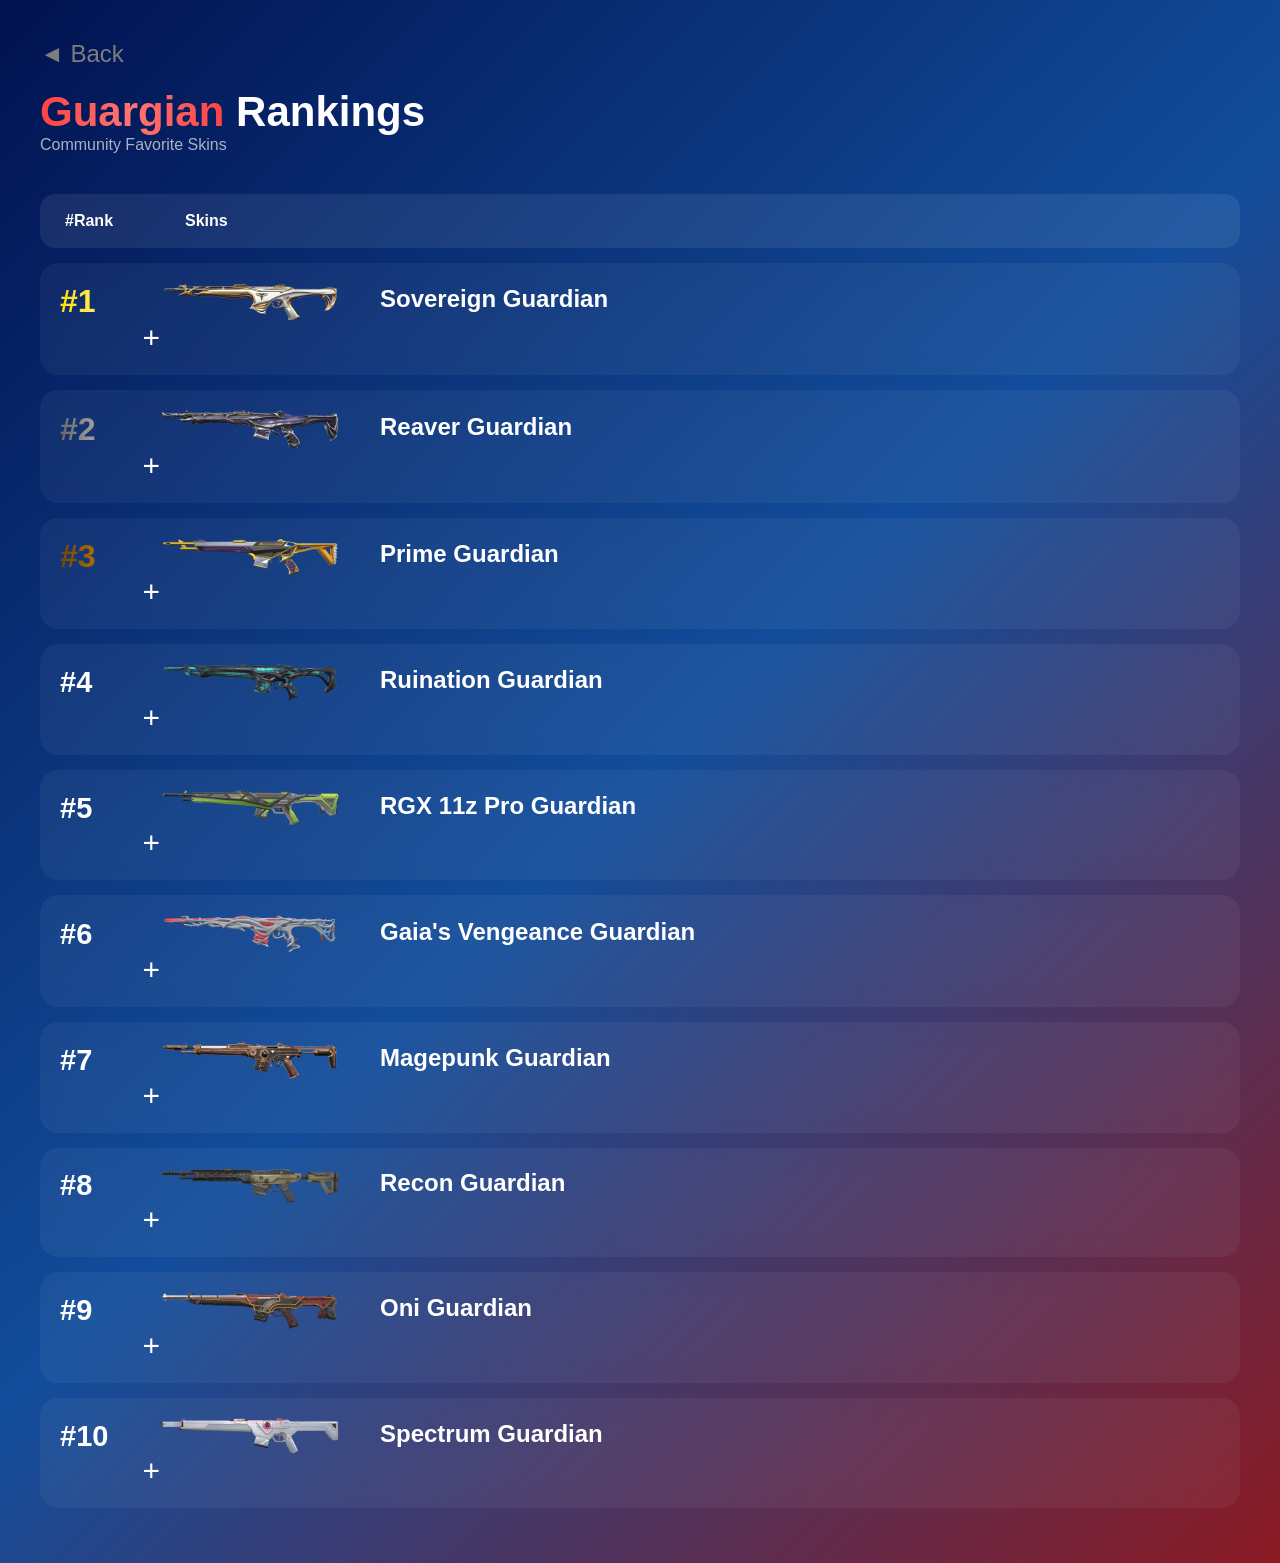
==== guardian.html @ 63cb2219 "added information and guardian, operator" ====
<!DOCTYPE html>
<html lang="en">
<head>
    <link rel="stylesheet" href="inner_page.css">
    <meta charset="UTF-8">
    <meta name="viewport" content="width=device-width, initial-scale=1.0">
    <title>Document</title>
</head>
<body>
    <header>
        <a href="index.html" class="back-btn">
            ◄ Back
        </a>

        <div class="title">
            <h1><span>Guargian</span> Rankings</h1>
            <p>Community Favorite Skins</p>
        </div>
    </header>

    <section class="ranking-container">

    <div class="table-header">
        <span>#Rank</span>
        <span>Skins</span>
    </div>
    <section class="rank-cards">
    <details class="rank-card">
        <summary>
            <div class="rank-number one">
                #1
            </div>
            <img src="./guardian_images/valorant-chroma-sovereign-guardian-full.webp" alt="Sovereign Guardian">
            <div class="skin-info">
                <h3>Sovereign Guardian</h3>
            </div>
        </summary>
        <div class="skin-detail">
            <h4>About</h4>
            <p>
                The Sovereign Guardian is known for its clean and elegant appearance. Featuring white, gold, and silver elements, it gives the weapon a divine and luxurious look. The bright visual effects and smooth audio make the skin feel refined and satisfying to use, especially for players who prefer a minimalist style.
            </p>
        </div>
    </details>

    <details class="rank-card">
        <summary>
            <div class="rank-number two">
                #2
            </div>
            <img src="./guardian_images/valorant-chroma-reaver-guardian-full.webp" alt="Reaver Guardian">
            <div class="skin-info">
                <h3>Reaver Guardian</h3>
            </div>
        </summary>
        <div class="skin-detail">
            <h4>About</h4>
            <p>
                The Reaver Guardian has a dark gothic style with glowing purple effects and a heavy, powerful sound. Its dramatic animations and strong visual identity make it one of the most iconic and popular Guardian skins.
            </p>
        </div>
    </details>

    <details class="rank-card">
        <summary>
            <div class="rank-number three">
                #3
            </div>
            <img src="./guardian_images/valorant-chroma-prime-guardian-full.webp" alt="Prime Guardian">
            <div class="skin-info">
                <h3>Prime Guardian</h3>
            </div>
        </summary>
        <div class="skin-detail">
            <h4>About</h4>
            <p>
                The Prime Guardian is a classic fan-favorite with a clean gold design and one of the most satisfying “laser-like” shooting sounds. It feels simple, crisp, and consistent, which is why many players still call it one of the best Guardian skins.
            </p>
        </div>
    </details>

    <details class="rank-card">
        <summary>
            <div class="rank-number">
                #4
            </div>
            <img src="./guardian_images/valorant-chroma-ruination-guardian-full.webp" alt="Ruination Guardian">
            <div class="skin-info">
                <h3>Ruination Guardian</h3>
            </div>
        </summary>
        <div class="skin-detail">
            <h4>About</h4>
            <p>
                The Ruination Guardian has a dark, corrupted design with glowing purple energy running through it. It feels powerful and aggressive, mainly because of its deep, heavy shooting sound and strong visual effects. Many players like it for making each shot feel impactful, especially when tapping for headshots.
            </p>
        </div>
    </details>

    <details class="rank-card">
        <summary>
            <div class="rank-number">
                #5
            </div>
            <img src="./guardian_images/valorant-chroma-rgx-11z-pro-guardian-full.webp" alt="RGX 11z Pro Guardian">
            <div class="skin-info">
                <h3>RGX 11z Pro Guardian</h3>
            </div>
        </summary>
        <div class="skin-detail">
            <h4>About</h4>
            <p>
                The RGX Guardian has a futuristic RGB design with customizable colors and sharp animations. It feels modern and competitive, with a very clean shooting experience and satisfying visual feedback.
            </p>
        </div>
    </details>

    <details class="rank-card">
        <summary>
            <div class="rank-number">
                #6
            </div>
            <img src="./guardian_images/valorant-chroma-gaia-s-vengeance-guardian-full.webp" alt="Gaia's Vengeance Guardian">
            <div class="skin-info">
                <h3>Gaia's Vengeance Guardian</h3>
            </div>
        </summary>
        <div class="skin-detail">
            <h4>About</h4>
            <p>
                Gaia's Vengeance Guardian features a nature-inspired design with wood textures and glowing energy. Its unique tree-growing finisher and smooth animations make it stand out as one of the most creative skins.
            </p>
        </div>
    </details>

    <details class="rank-card">
        <summary>
            <div class="rank-number">
                #7
            </div>
            <img src="./guardian_images/valorant-chroma-magepunk-guardian-full.webp" alt="Magepunk Guardian">
            <div class="skin-info">
                <h3>Magepunk Guardian</h3>
            </div>
        </summary>
        <div class="skin-detail">
            <h4>About</h4>
            <p>
                Magepunk combines steampunk machinery with electric energy, resulting in a chaotic but visually interesting design. The glowing coils, sparks, and mechanical details make it feel energetic and slightly chaotic in a fun way. It appeals to players who enjoy more experimental and animated skins without going too flashy like cyberpunk designs.
            </p>
        </div>
    </details>

    <details class="rank-card">
        <summary>
            <div class="rank-number">
                #8
            </div>
            <img src="./guardian_images/valorant-chroma-recon-guardian-full.webp" alt="Recon Guardian">
            <div class="skin-info">
                <h3>Recon Guardian</h3>
            </div>
        </summary>
        <div class="skin-detail">
            <h4>About</h4>
            <p>
                Recon is one of the simplest skins in the game, designed with a realistic military aesthetic and no flashy effects. It is extremely popular among competitive players because it provides a clean, distraction-free experience. The lack of visual noise makes it ideal for players who want pure focus on aiming and positioning.
            </p>
        </div>
    </details>

    <details class="rank-card">
        <summary>
            <div class="rank-number">
                #9
            </div>
            <img src="./guardian_images/valorant-chroma-oni-guardian-full.webp" alt="Oni Guardian">
            <div class="skin-info">
                <h3>Oni Guardian</h3>
            </div>
        </summary>
        <div class="skin-detail">
            <h4>About</h4>
            <p>
                 The Oni Guardian is inspired by Japanese demon mythology, featuring a red-and-black color scheme and a mask-like design. It has a strong cultural identity and a very bold visual presence in-game. Players often like it because it feels aggressive and stylish at the same time, with a distinct finish animation that enhances its personality.
            </p>
        </div>
    </details>

    <details class="rank-card">
        <summary>
            <div class="rank-number">
                #10
            </div>
            <img src="./guardian_images/valorant-chroma-spectrum-guardian-full.webp" alt="Spectrum Guardian">
            <div class="skin-info">
                <h3>Spectrum Guardian</h3>
            </div>
        </summary>
        <div class="skin-detail">
            <h4>About</h4>
            <p>
                The Spectrum Guardian is a clean, modern skin with colorful lighting and music-based effects from its collaboration with Zedd. It has smooth shooting sounds and a unique inspect animation that plays music, making it feel stylish and different. Players like it for its balanced mix of clean visuals and fun design.
            </p>
        </div>
    </details>
</section>
</section>
</body>
---- inner_page.css ----
*{
    margin:0;
    padding:0;
    box-sizing:border-box;
}

body{
    min-height:100vh;
    background: linear-gradient(135deg, #011250, #124d9b, #8b1a23);
    color:white;
    font-family:Arial,sans-serif;
    padding:40px;
}

header{
    max-width:1200px;
    margin:auto;
    margin-bottom:40px;
}

.title span{
    background-image: linear-gradient(to right, #ff4242, #ff7474, #ff4242);
    -webkit-background-clip: text;
    background-clip: text;
    color: transparent;
}

.back-btn{
    text-decoration:none;
    color:rgb(125, 125, 125);
    font-size:24px;
    transition:.2s;
}

.back-btn:hover{
    color: white;
}

.title{
    margin-top:20px;
}

.title h1{
    font-size:42px;
}

.title p{
    color:#a9b2c3;
}

.ranking-container{
    max-width:1200px;
    margin:auto;
}

.table-header{
    display:grid;
    grid-template-columns:120px 1fr 120px;
    padding:18px 25px;
    background:rgba(255,255,255,.08);
    border-radius:15px;
    margin-bottom:15px;
    font-weight:bold;
}

.rank-card{
    background:rgba(255,255,255,.05);
    backdrop-filter:blur(10px);
    border-radius:18px;
    margin-bottom:15px;
    overflow:hidden;
}

.rank-card summary{
    display:grid;
    grid-template-columns:100px 220px 1fr;
    align-items:center;
    padding:20px;
    cursor:pointer;
    list-style:none;
}

.rank-card summary:hover{
    background:rgba(255,255,255,.15);
}

.skin-detail{
    padding:20px 30px;
    border-top:1px solid rgba(255, 255, 255, 0.251);
    line-height:1.8;
    color:#d8d8d8;
}

.rank-card summary::after{
    content:"+";
    font-size:30px;
    margin-left:auto;
    transition:.3s;
}

.rank-card[open] summary::after{
    transform:rotate(45deg);
}

.rank-card:hover{
    transform:translateY(-4px);
    border:1px solid #ff4655;
}

.rank-number{
    font-size:29px;
    font-weight:bold;
}

.one{
    font-size:32px;
    background-image: linear-gradient(to right, #ffe100, #fff189, #ffe100);
    -webkit-background-clip: text;
    background-clip: text;
    color: transparent;
}

.two{
    font-size:32px;
    background-image: linear-gradient(to right, #686868, #b5b5b5, #686868);
    -webkit-background-clip: text;
    background-clip: text;
    color: transparent;
}

.three{
    font-size:32px;
    background-image: linear-gradient(to right, #704700, #c57d00, #704700);
    -webkit-background-clip: text;
    background-clip: text;
    color: transparent;
}

.rank-card img{
    width:180px;
}

.skin-info h3{
    font-size:24px;
    margin-bottom:5px;
}

.skin-info p{
    color:#9da6b8;
}

h4{
    font-size: 18.5px;
}
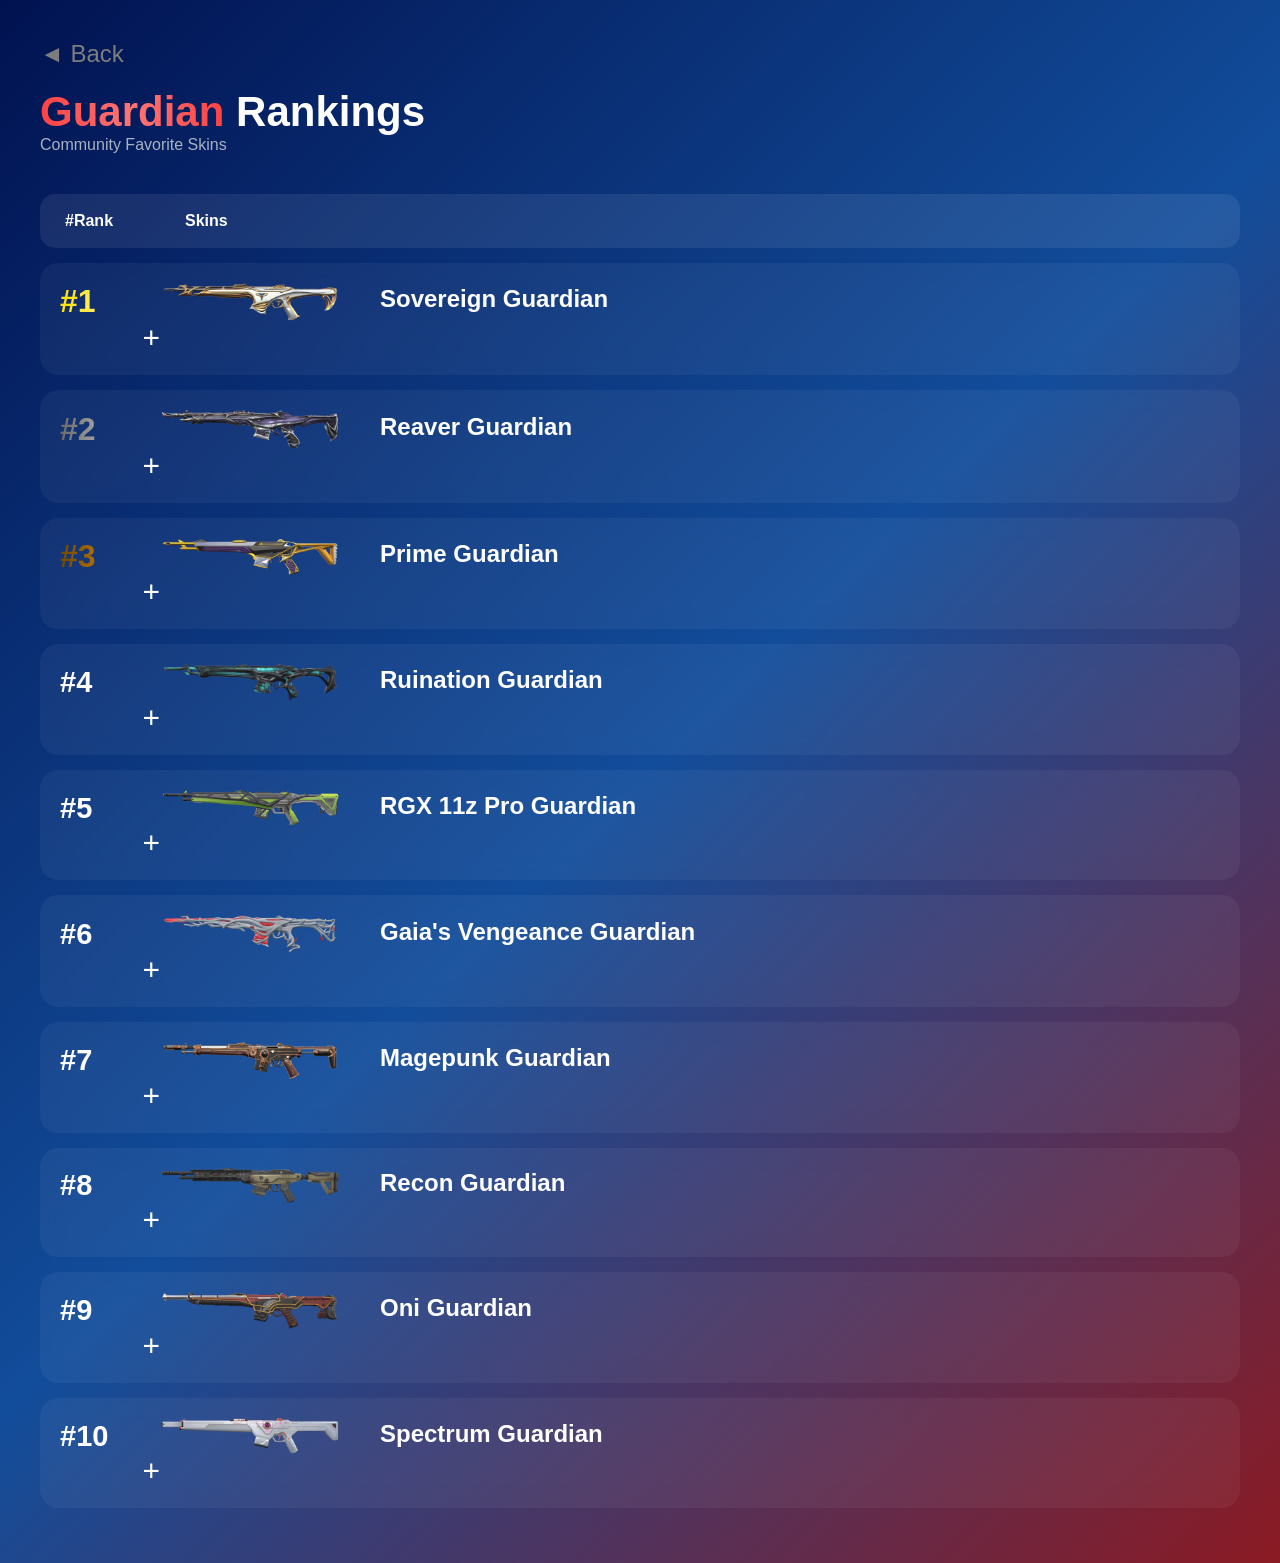
==== commit 04ffeb28: "“Guardian Rankings” is misspelled as “Guargian Rankings.”, and I fix it" ====
--- a/guardian.html
+++ b/guardian.html
@@ -13,7 +13,7 @@
         </a>
 
         <div class="title">
-            <h1><span>Guargian</span> Rankings</h1>
+            <h1><span>Guardian</span> Rankings</h1>
             <p>Community Favorite Skins</p>
         </div>
     </header>
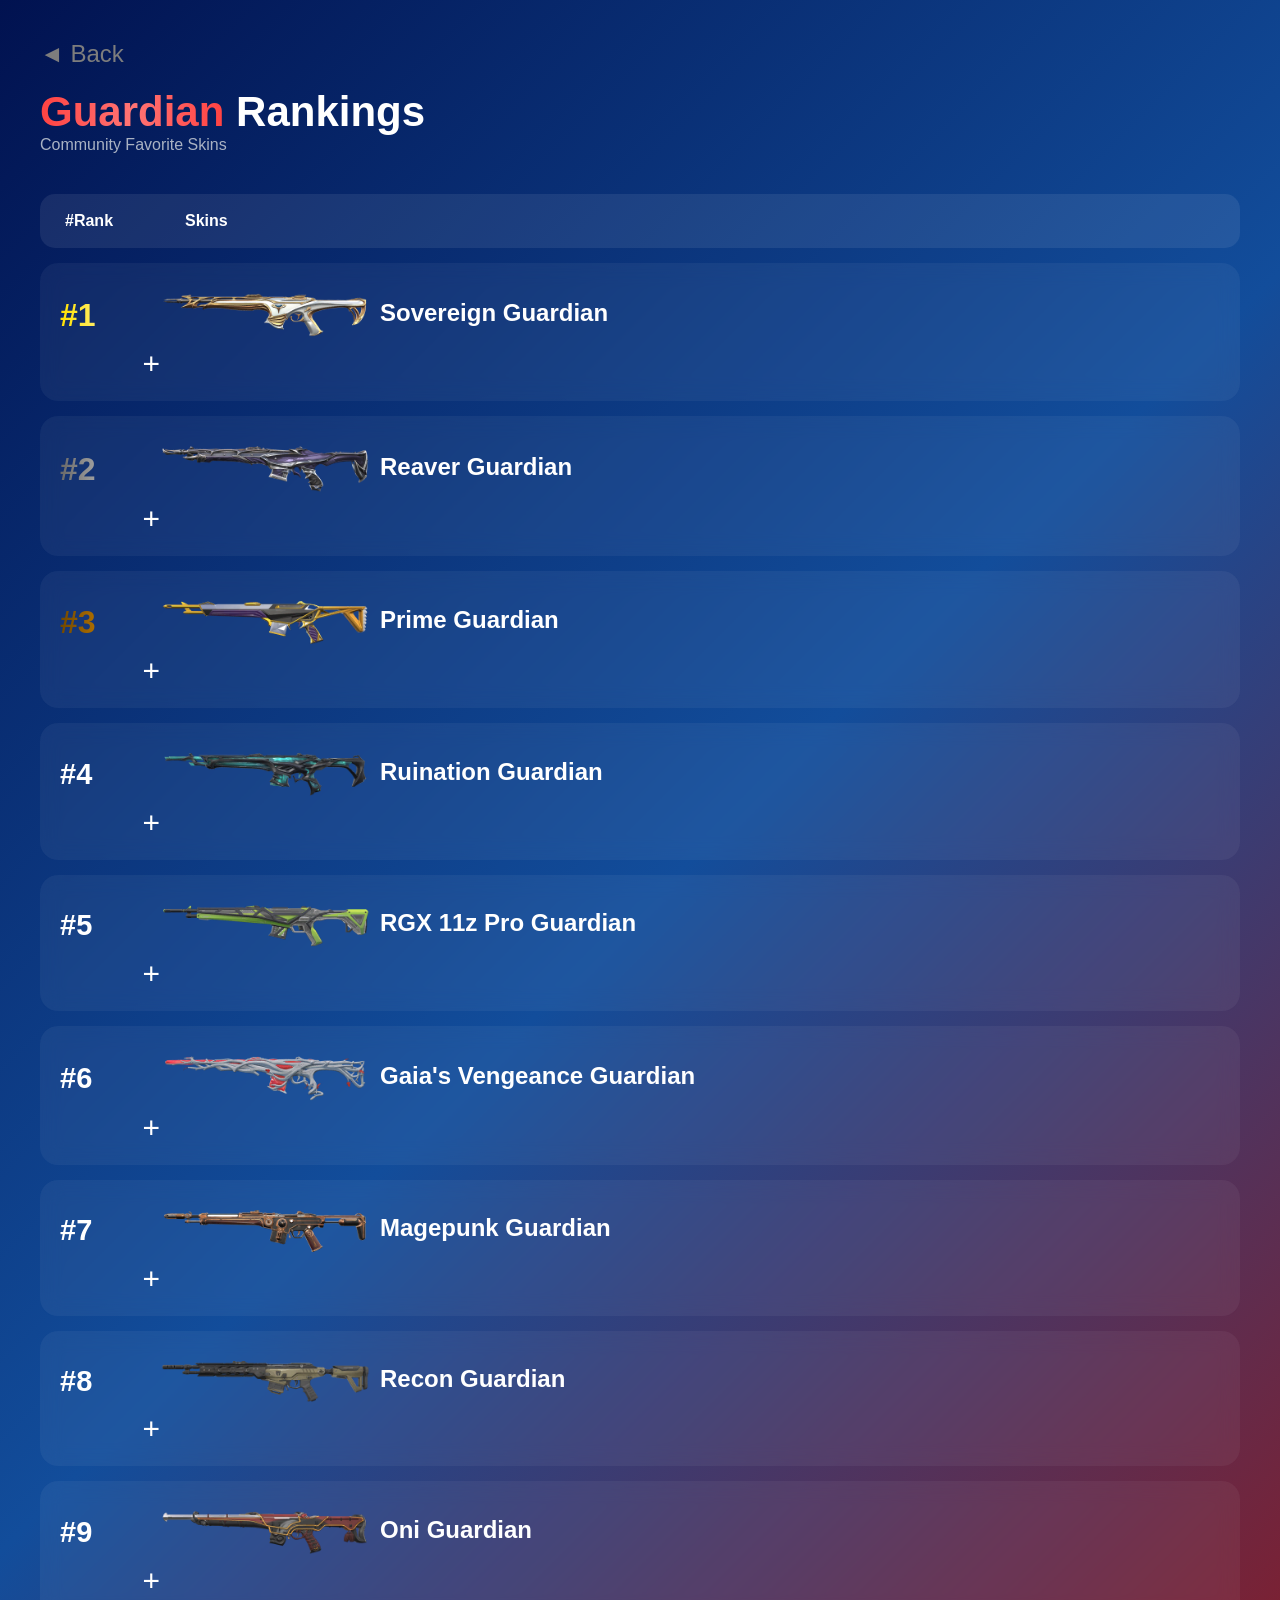
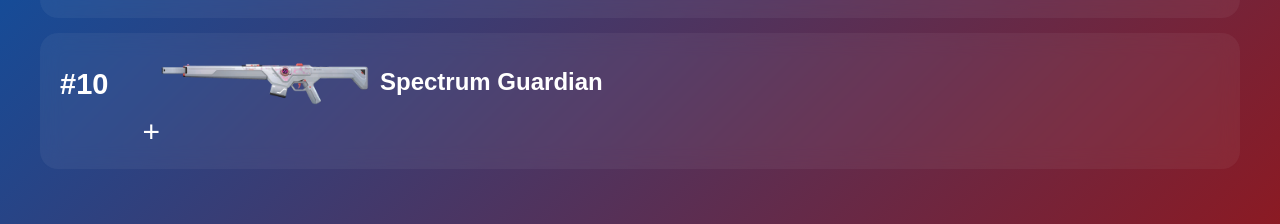
==== commit 91642875: "change guardian page's tilte from Document to Guardian" ====
--- a/guardian.html
+++ b/guardian.html
@@ -4,7 +4,7 @@
     <link rel="stylesheet" href="inner_page.css">
     <meta charset="UTF-8">
     <meta name="viewport" content="width=device-width, initial-scale=1.0">
-    <title>Document</title>
+    <title>Guardian</title>
 </head>
 <body>
     <header>
--- a/inner_page.css
+++ b/inner_page.css
@@ -137,7 +137,8 @@
 }
 
 .rank-card img{
-    width:180px;
+    width:210px;
+    margin:10px 0;
 }
 
 .skin-info h3{
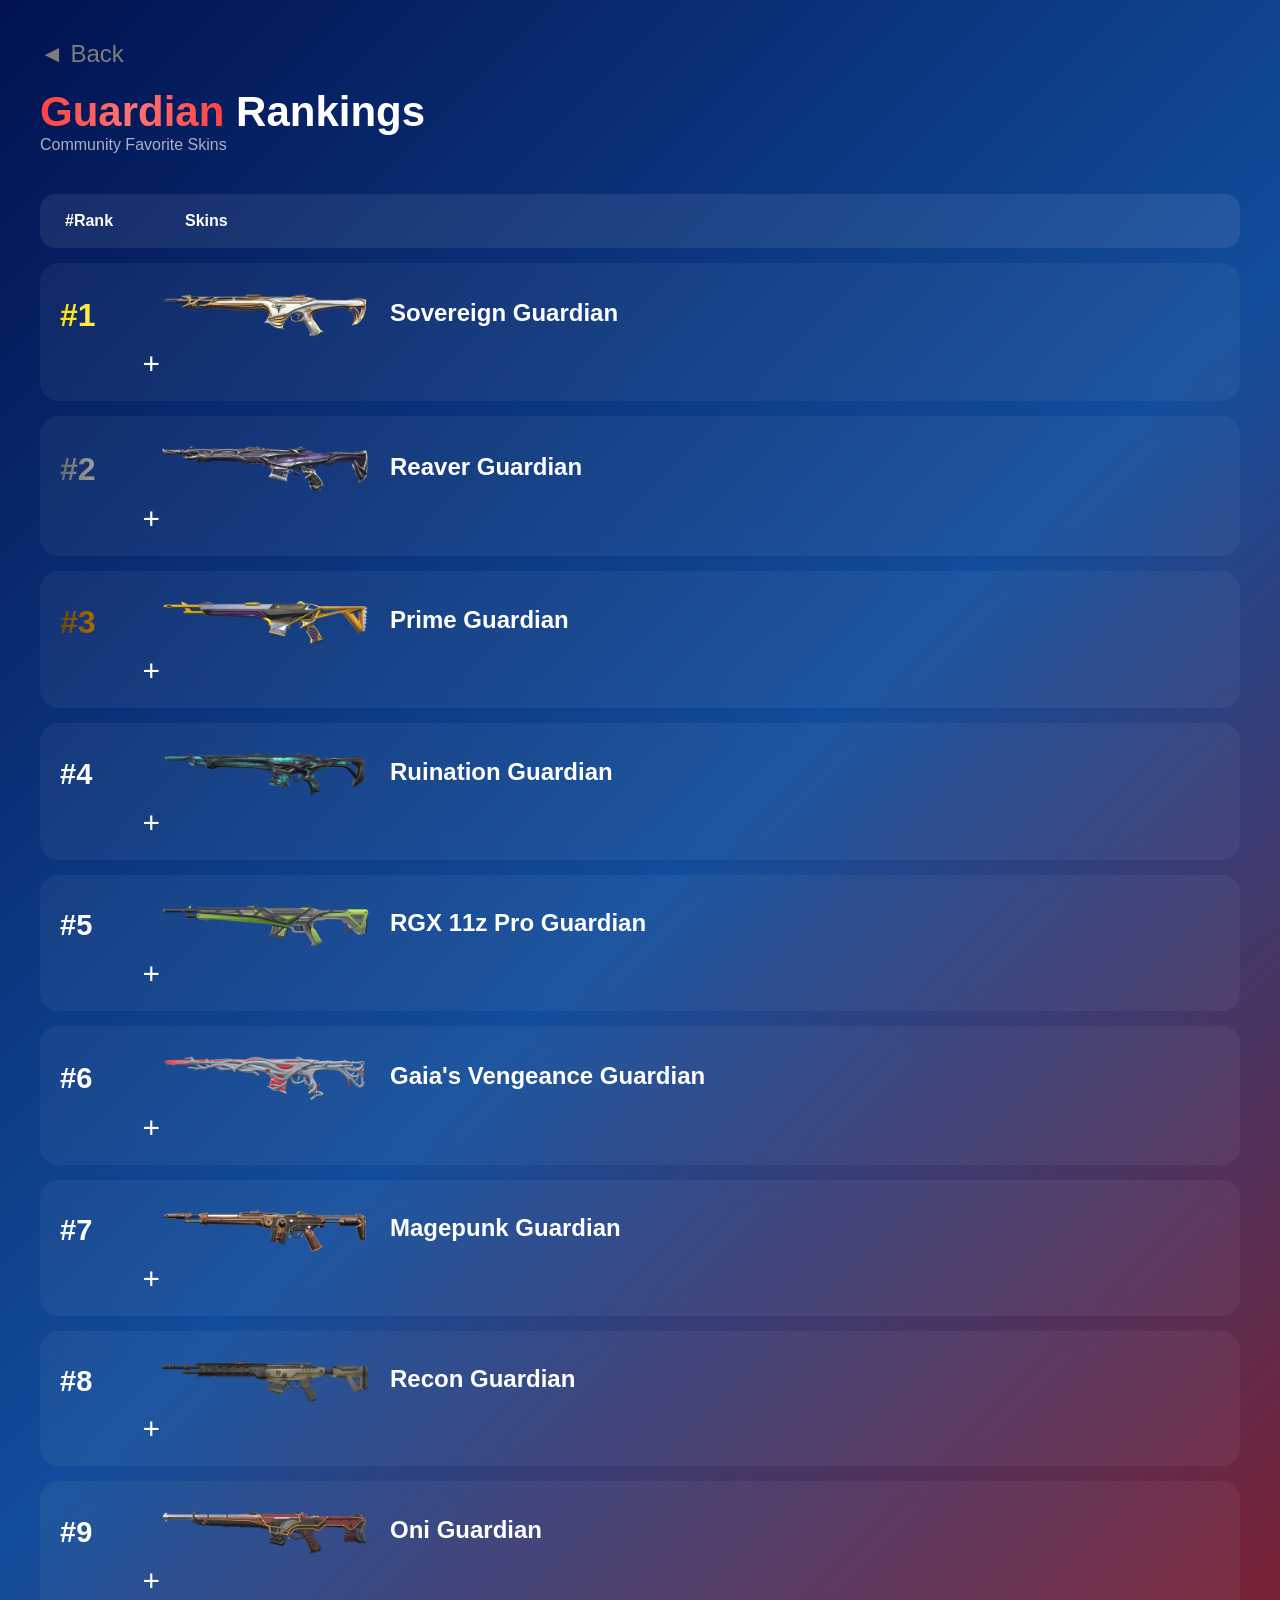
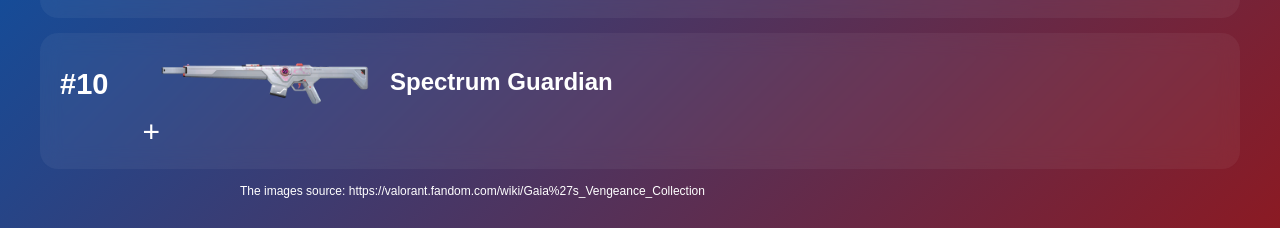
==== commit 0ac79a39: "added images sources" ====
--- a/guardian.html
+++ b/guardian.html
@@ -206,4 +206,8 @@
     </details>
 </section>
 </section>
-</body>+<div class="source">
+<p>The images source: https://valorant.fandom.com/wiki/Gaia%27s_Vengeance_Collection</p>
+</div>
+</body>
+</html>
--- a/inner_page.css
+++ b/inner_page.css
@@ -144,6 +144,7 @@
 .skin-info h3{
     font-size:24px;
     margin-bottom:5px;
+    margin-left: 10px;
 }
 
 .skin-info p{
@@ -152,4 +153,10 @@
 
 h4{
     font-size: 18.5px;
+}
+
+.source{
+    font-size: 12px;
+    margin-bottom: -10px;
+    margin-left: 200px;
 }
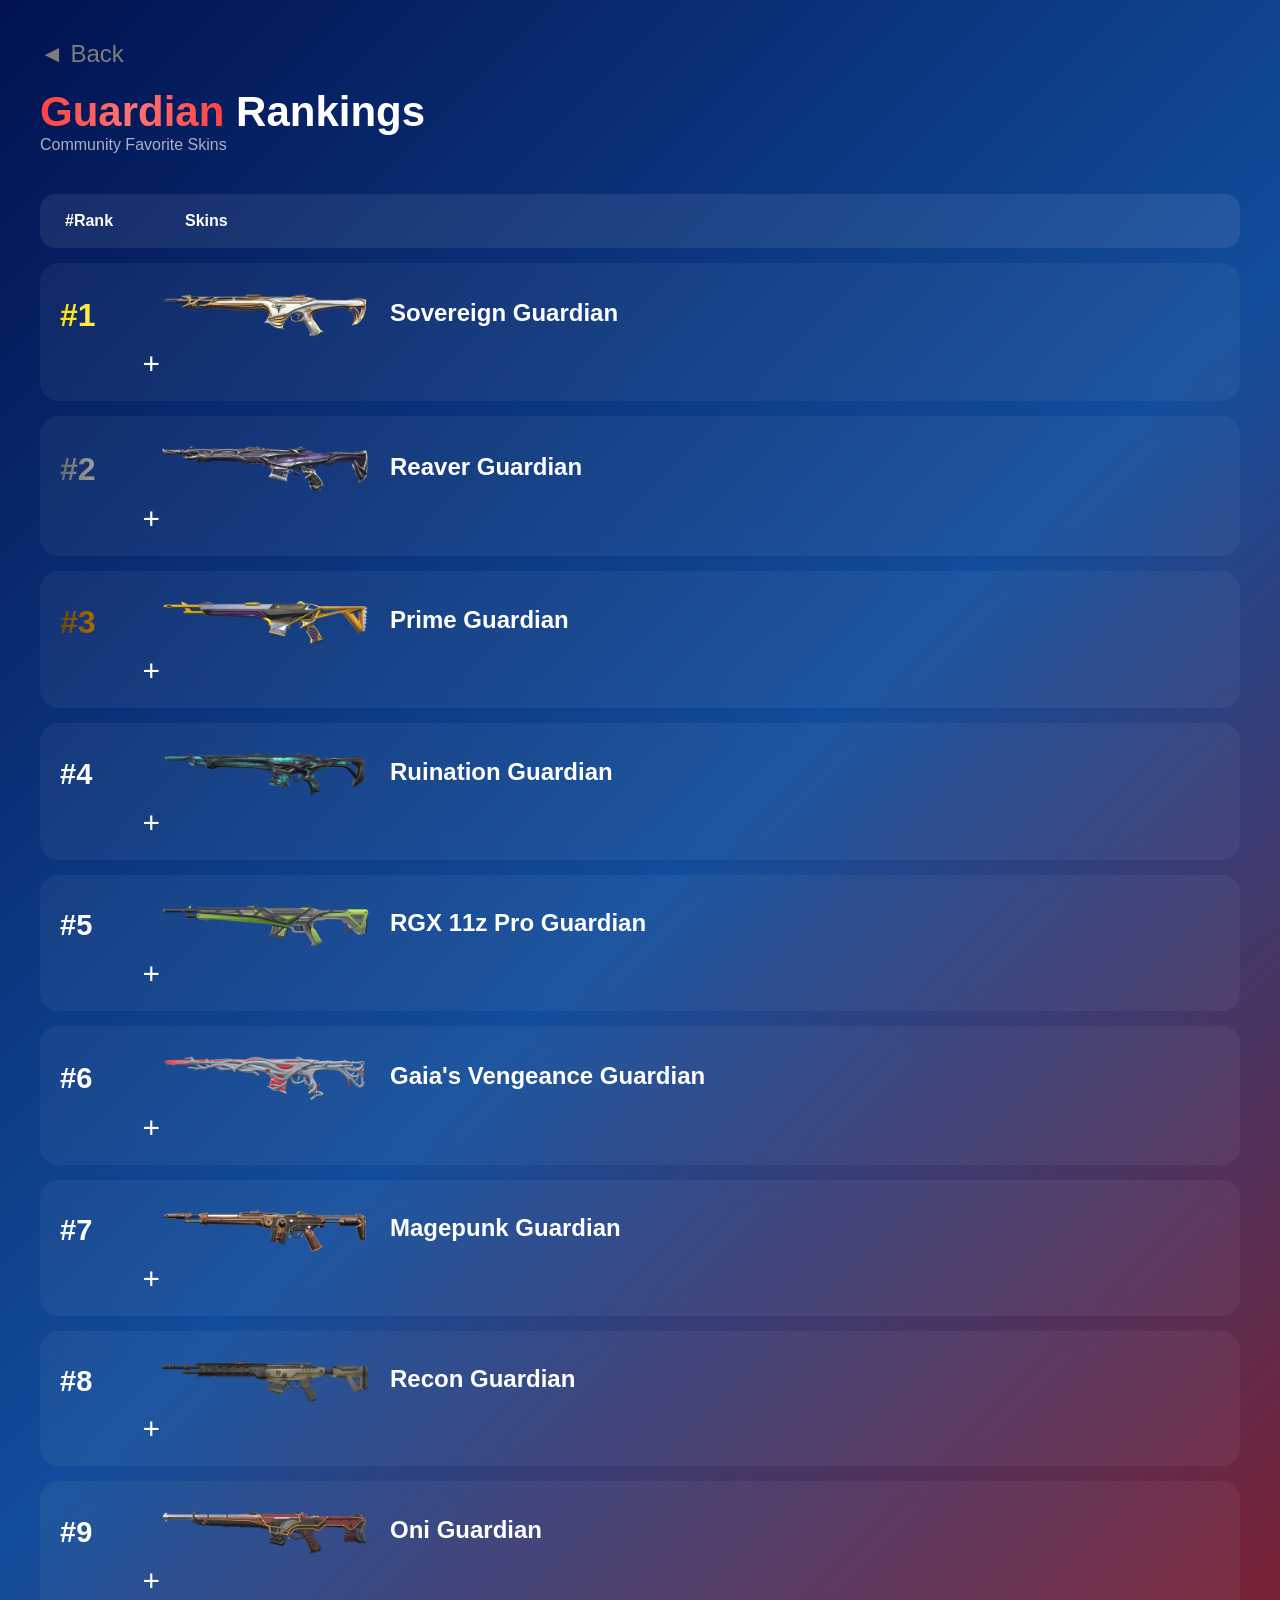
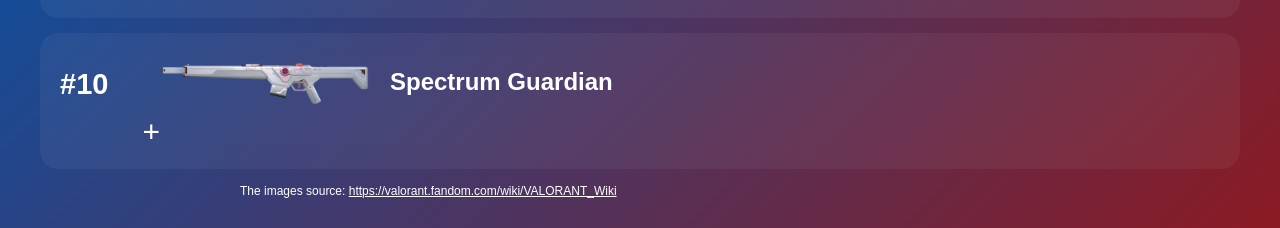
==== commit 759451f4: "fixed the sourses links' errors" ====
--- a/guardian.html
+++ b/guardian.html
@@ -207,7 +207,7 @@
 </section>
 </section>
 <div class="source">
-<p>The images source: https://valorant.fandom.com/wiki/Gaia%27s_Vengeance_Collection</p>
+<p>The images source: <a href= https://valorant.fandom.com/wiki/VALORANT_Wiki >https://valorant.fandom.com/wiki/VALORANT_Wiki</a></p>
 </div>
 </body>
 </html>
--- a/inner_page.css
+++ b/inner_page.css
@@ -159,4 +159,8 @@
     font-size: 12px;
     margin-bottom: -10px;
     margin-left: 200px;
+}
+
+.source a{
+    color: white;
 }
